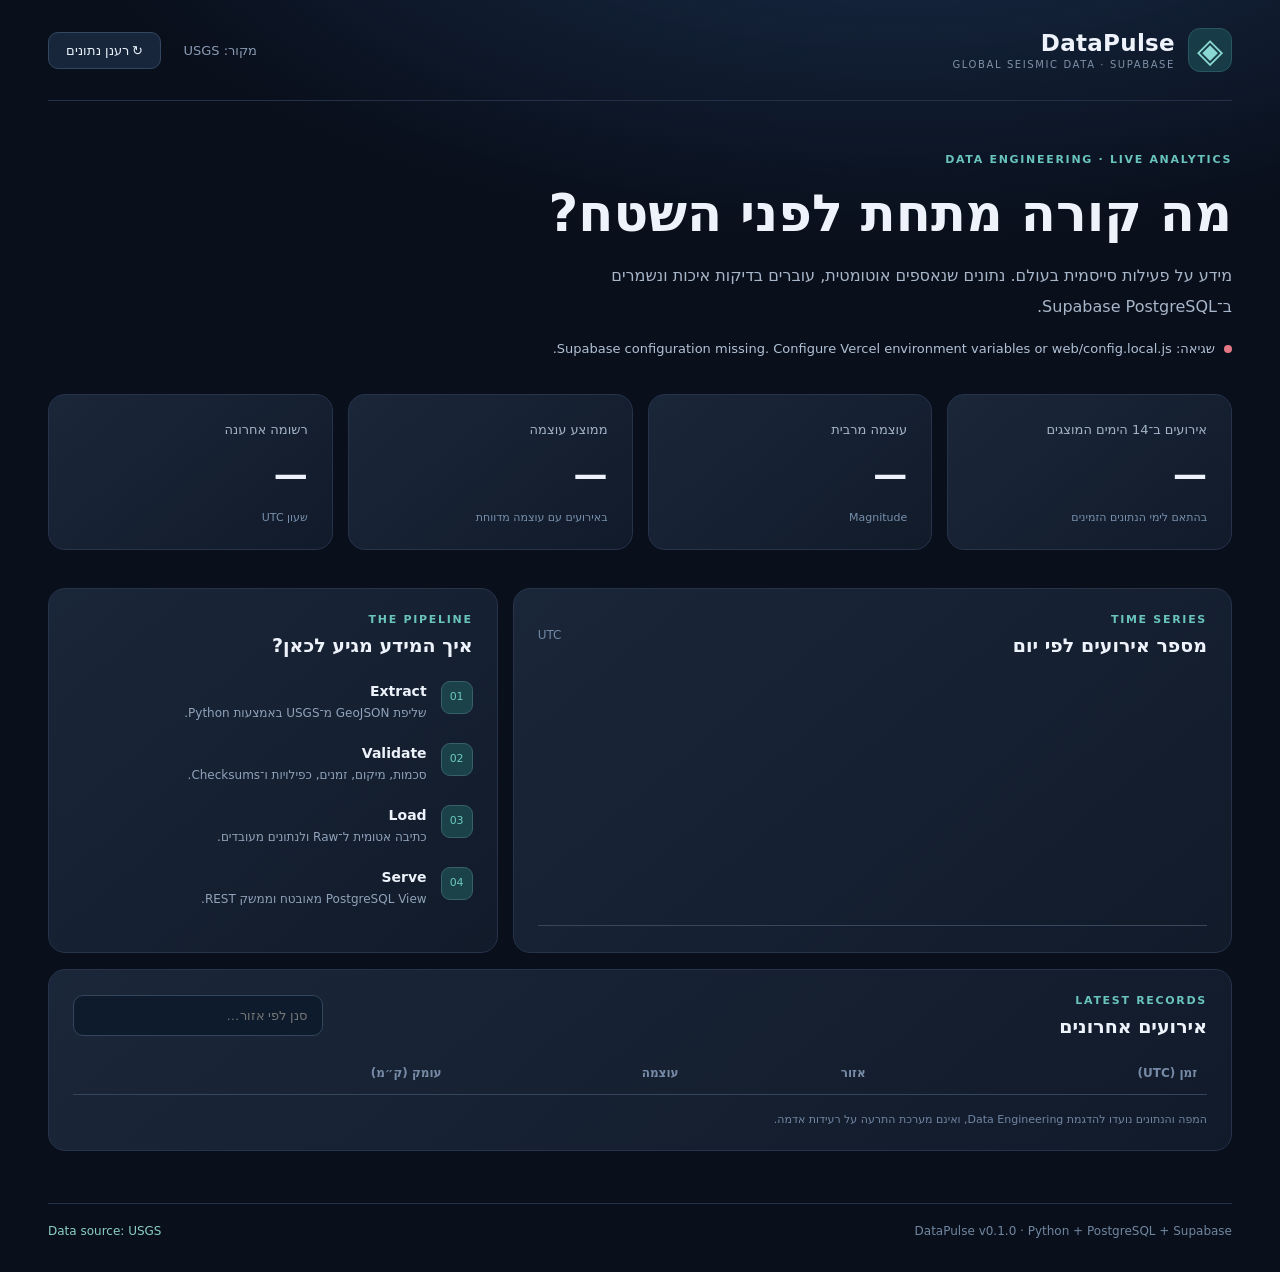
==== projects/datapulse/web/index.html @ f07e7516 "feat: publish v0.2.0 adaptive Data Engineering learning kit with notebooks and DataPulse" ====
<!doctype html>
<html lang="he" dir="rtl">
  <head>
    <meta charset="UTF-8" />
    <meta name="viewport" content="width=device-width, initial-scale=1" />
    <meta name="description" content="DataPulse — פרויקט Data Engineering מעשי עם USGS, Python ו-Supabase" />
    <title>DataPulse | Global Seismic Data</title>
    <link rel="stylesheet" href="./styles.css" />
    <script defer src="./config.local.js"></script>
    <script defer src="./app.js"></script>
  </head>
  <body>
    <div class="shell">
      <header class="topbar">
        <div class="brand"><div class="brand-icon">◈</div><div><strong>DataPulse</strong><small>GLOBAL SEISMIC DATA · SUPABASE</small></div></div>
        <div class="actions"><span class="source-label">מקור: USGS</span><button id="refresh" type="button">↻ רענן נתונים</button></div>
      </header>
      <main>
        <section class="intro">
          <div class="eyebrow">DATA ENGINEERING · LIVE ANALYTICS</div>
          <h1>מה קורה מתחת לפני השטח?</h1>
          <p>מידע על פעילות סייסמית בעולם. נתונים שנאספים אוטומטית, עוברים בדיקות איכות ונשמרים ב־Supabase PostgreSQL.</p>
          <div class="status"><span id="dot" class="dot"></span><span id="status" role="status" aria-live="polite">טוען נתונים…</span></div>
        </section>
        <section class="kpis" aria-label="מדדים מרכזיים">
          <article class="metric"><span>אירועים ב־14 הימים המוצגים</span><strong id="event-count">—</strong><small>בהתאם לימי הנתונים הזמינים</small></article>
          <article class="metric"><span>עוצמה מרבית</span><strong id="max-mag">—</strong><small>Magnitude</small></article>
          <article class="metric"><span>ממוצע עוצמה</span><strong id="avg-mag">—</strong><small>באירועים עם עוצמה מדווחת</small></article>
          <article class="metric"><span>רשומה אחרונה</span><strong id="last-event">—</strong><small>שעון UTC</small></article>
        </section>
        <section class="panels">
          <article class="panel chart-panel"><div class="panel-head"><div><div class="eyebrow">TIME SERIES</div><h2>מספר אירועים לפי יום</h2></div><span class="subtle">UTC</span></div><div id="chart" class="bar-chart" aria-label="גרף אירועים לפי יום"></div></article>
          <article class="panel about-panel"><div class="panel-head"><div><div class="eyebrow">THE PIPELINE</div><h2>איך המידע מגיע לכאן?</h2></div></div>
            <ol class="steps">
              <li><span>01</span><div><b>Extract</b><p>שליפת GeoJSON מ־USGS באמצעות Python.</p></div></li>
              <li><span>02</span><div><b>Validate</b><p>סכמות, מיקום, זמנים, כפילויות ו־Checksums.</p></div></li>
              <li><span>03</span><div><b>Load</b><p>כתיבה אטומית ל־Raw ולנתונים מעובדים.</p></div></li>
              <li><span>04</span><div><b>Serve</b><p>PostgreSQL View מאובטח וממשק REST.</p></div></li>
            </ol>
          </article>
        </section>
        <section class="panel table-panel"><div class="panel-head"><div><div class="eyebrow">LATEST RECORDS</div><h2>אירועים אחרונים</h2></div><input id="filter" type="search" placeholder="סנן לפי אזור…" aria-label="סנן אירועים לפי אזור" /></div>
          <div class="table-wrap"><table><thead><tr><th>זמן (UTC)</th><th>אזור</th><th>עוצמה</th><th>עומק (ק״מ)</th></tr></thead><tbody id="rows"><tr><td colspan="4">טוען נתונים…</td></tr></tbody></table></div>
          <p class="table-note">המפה והנתונים נועדו להדגמת Data Engineering, ואינם מערכת התרעה על רעידות אדמה.</p>
        </section>
      </main>
      <footer><span>DataPulse v0.1.0 · Python + PostgreSQL + Supabase</span><a href="https://earthquake.usgs.gov/earthquakes/feed/v1.0/geojson.php" target="_blank" rel="noopener noreferrer">Data source: USGS</a></footer>
    </div>
  </body>
</html>
---- projects/datapulse/web/styles.css ----
:root{color-scheme:dark;font-family:Inter,system-ui,-apple-system,"Segoe UI",Arial,sans-serif;background:#090f1b;color:#eef3fb;font-synthesis:none}
*{box-sizing:border-box}body{margin:0;min-height:100vh;background:radial-gradient(ellipse 80% 40% at 70% -15%,#1b3150 0,transparent 85%),#090f1b}
.shell{max-width:1240px;margin:auto;padding:0 28px}.topbar{display:flex;justify-content:space-between;align-items:center;padding:28px 0;border-bottom:1px solid #243047}
.brand{display:flex;align-items:center;gap:13px}.brand-icon{height:44px;width:44px;display:grid;place-items:center;border-radius:12px;color:#8bd8d2;font-size:34px;background:#173c47;border:1px solid #285663}.brand strong{font-size:23px;letter-spacing:.3px}.brand small{display:block;color:#8191a9;font-size:10px;letter-spacing:1.6px;margin-top:3px}
.actions{display:flex;align-items:center;gap:22px}.source-label{color:#8a9bb4;font-size:13px}button{cursor:pointer;border:1px solid #344760;background:#17263b;color:#eaf3fc;border-radius:10px;padding:10px 17px;font-weight:700}button:hover{background:#223952}button:disabled{opacity:.5;cursor:wait}
main{padding:52px 0}.intro{max-width:800px}.eyebrow{font-size:11px;letter-spacing:1.7px;color:#69c4bd;font-weight:800}.intro h1{font-size:clamp(30px,4vw,52px);line-height:1.2;margin:17px 0}.intro p{font-size:16px;line-height:1.9;color:#a8b6c9;max-width:680px}.status{display:flex;gap:9px;align-items:center;color:#b1c1d5;margin-top:19px;font-size:13px}.dot{display:block;width:8px;height:8px;border-radius:50%;background:#e7b56c}.dot.ok{background:#68c4a1}.dot.error{background:#e27984}
.kpis{display:grid;grid-template-columns:repeat(4,minmax(0,1fr));gap:15px;margin:38px 0}.metric,.panel{border:1px solid #26334b;background:linear-gradient(140deg,rgba(30,43,63,.84),rgba(18,28,44,.88));border-radius:17px}.metric{padding:24px}.metric span{font-size:13px;color:#a4b4c8}.metric strong{display:block;font-size:34px;margin:16px 0 12px;font-weight:750;direction:ltr;text-align:right}.metric small{font-size:11px;color:#7890ad}.panels{display:grid;grid-template-columns:1.6fr 1fr;gap:15px}.panel{padding:24px}.panel-head{display:flex;justify-content:space-between;align-items:center;gap:10px;margin-bottom:25px}.panel h2{font-size:19px;margin:8px 0 0}.subtle{color:#7187a4;font-size:12px}.bar-chart{height:245px;display:flex;align-items:flex-end;gap:9px;padding-top:18px;border-bottom:1px solid #36475e}.bar-col{flex:1;min-width:0;display:flex;flex-direction:column;align-items:center;justify-content:flex-end;height:100%;gap:8px}.bar{width:min(90%,38px);border-radius:6px 6px 0 0;min-height:3px;background:linear-gradient(0deg,#258d98,#66c8ba);box-shadow:0 0 16px #248f9920}.bar-col span{font-size:11px;color:#879ab3;white-space:nowrap}.bar-col strong{font-size:10px;color:#8cb4be}.steps{margin:0;padding:0;list-style:none}.steps li{display:flex;gap:14px;margin:0 0 15px}.steps li>span{color:#6bc8bd;border:1px solid #376169;background:#1a4248;padding:8px;border-radius:9px;font-size:11px;height:33px}.steps b{font-size:14px}.steps p{font-size:12px;line-height:1.65;color:#90a2ba;margin:4px 0}.table-panel{margin-top:16px}.table-panel .panel-head{margin-bottom:15px}.table-panel input{background:#0d1b2d;border:1px solid #34455e;color:#eaf3fc;padding:12px 15px;border-radius:10px;max-width:250px;width:100%}.table-wrap{overflow-x:auto}table{border-collapse:collapse;width:100%;text-align:right}th{font-size:12px;font-weight:600;color:#778ba7;border-bottom:1px solid #34455c;padding:14px 10px}td{padding:16px 10px;border-bottom:1px solid #28354a;font-size:13px;color:#c1cce0}td:nth-child(2){max-width:380px}.mag{font-weight:700;color:#77d5c0;direction:ltr;display:inline-block}.mag.high{color:#ffbd76}.table-note{color:#7186a3;font-size:11px;margin:18px 0 0}footer{border-top:1px solid #243047;padding:20px 0 34px;display:flex;justify-content:space-between;gap:12px;color:#7187a0;font-size:12px}a{color:#8bcfc7;text-decoration:none}a:hover{text-decoration:underline}
@media(max-width:900px){.kpis{grid-template-columns:repeat(2,minmax(0,1fr))}.panels{grid-template-columns:1fr}}@media(max-width:580px){.shell{padding:0 14px}.topbar{gap:12px;align-items:flex-start}.source-label{display:none}button{font-size:12px;padding:10px}.brand strong{font-size:19px}.brand small{font-size:8px}.metric{padding:16px}.metric strong{font-size:27px}.panel{padding:17px}.bar-chart{gap:3px}.bar-col span{font-size:9px}footer{flex-direction:column}.table-panel .panel-head{align-items:flex-start;flex-direction:column}}
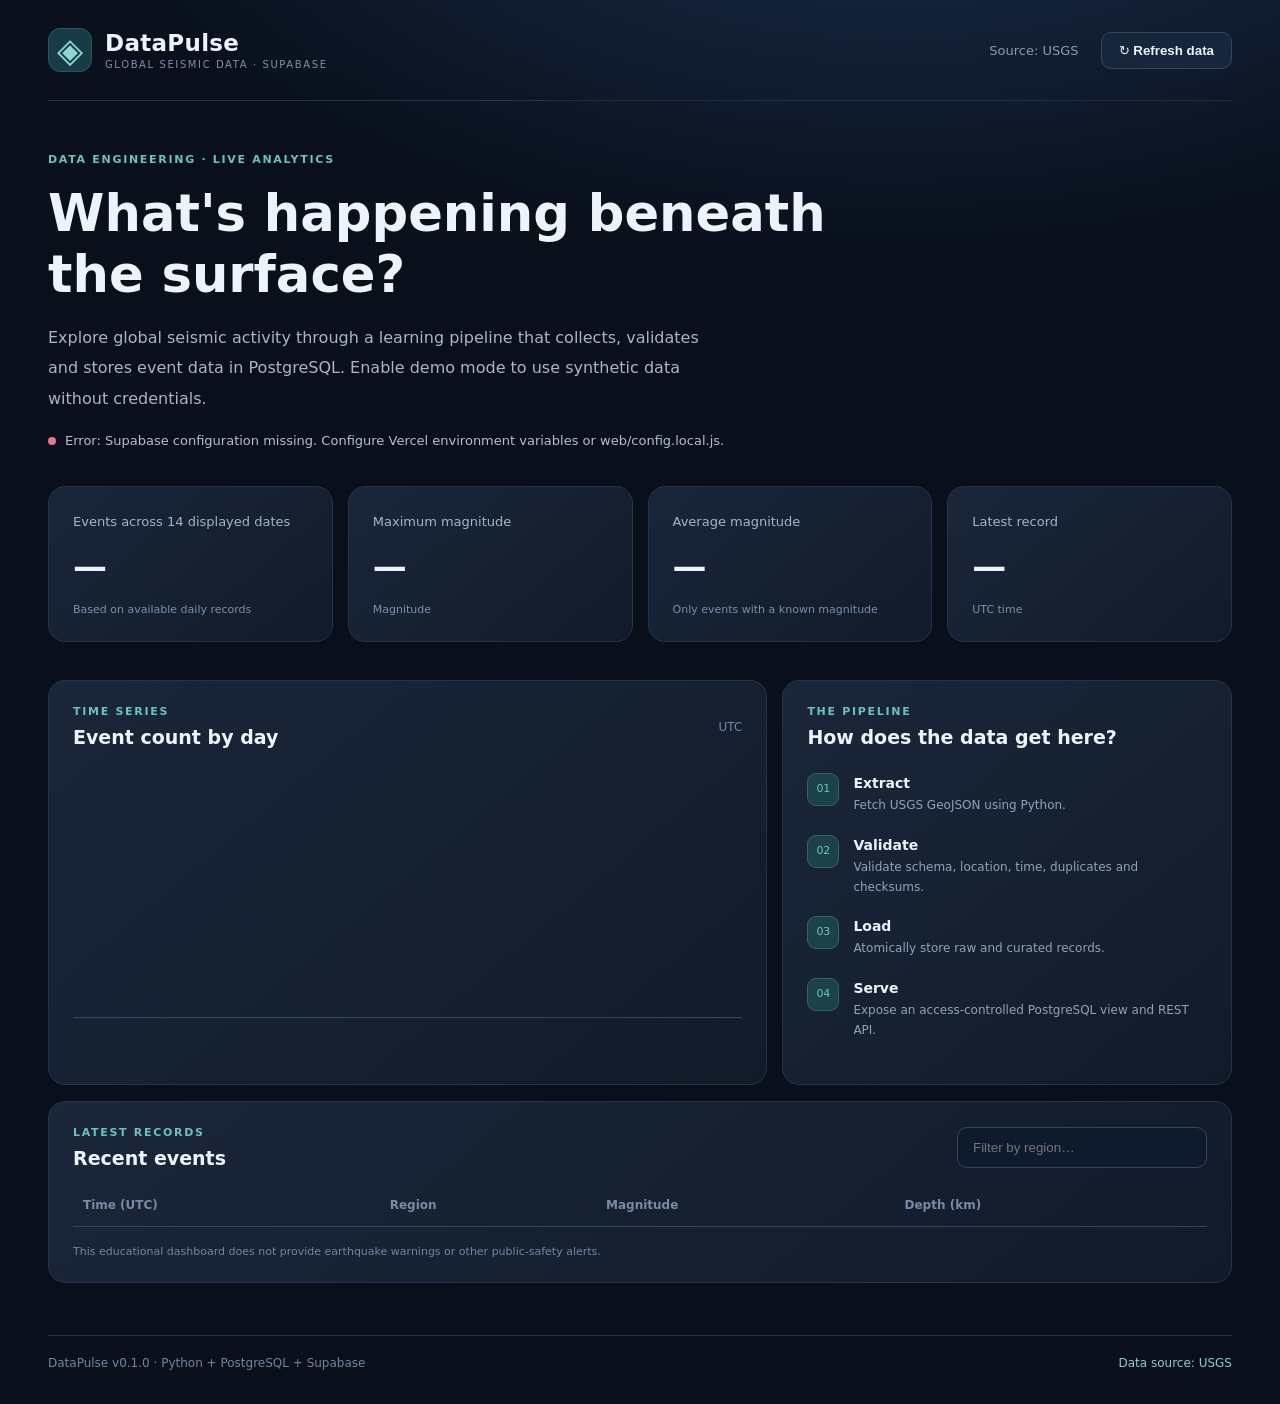
==== commit e1ceaaa1: "feat(ui): translate both dashboards to readable English and left-to-right presentation" ====
--- a/projects/datapulse/web/index.html
+++ b/projects/datapulse/web/index.html
@@ -1,9 +1,9 @@
 <!doctype html>
-<html lang="he" dir="rtl">
+<html lang="en" dir="ltr">
   <head>
     <meta charset="UTF-8" />
     <meta name="viewport" content="width=device-width, initial-scale=1" />
-    <meta name="description" content="DataPulse — פרויקט Data Engineering מעשי עם USGS, Python ו-Supabase" />
+    <meta name="description" content="DataPulse — practical Data Engineering with USGS, Python and Supabase" />
     <title>DataPulse | Global Seismic Data</title>
     <link rel="stylesheet" href="./styles.css" />
     <script defer src="./config.local.js"></script>
@@ -13,35 +13,35 @@
     <div class="shell">
       <header class="topbar">
         <div class="brand"><div class="brand-icon">◈</div><div><strong>DataPulse</strong><small>GLOBAL SEISMIC DATA · SUPABASE</small></div></div>
-        <div class="actions"><span class="source-label">מקור: USGS</span><button id="refresh" type="button">↻ רענן נתונים</button></div>
+        <div class="actions"><span class="source-label">Source: USGS</span><button id="refresh" type="button">↻ Refresh data</button></div>
       </header>
       <main>
         <section class="intro">
           <div class="eyebrow">DATA ENGINEERING · LIVE ANALYTICS</div>
-          <h1>מה קורה מתחת לפני השטח?</h1>
-          <p>מידע על פעילות סייסמית בעולם. נתונים שנאספים אוטומטית, עוברים בדיקות איכות ונשמרים ב־Supabase PostgreSQL.</p>
-          <div class="status"><span id="dot" class="dot"></span><span id="status" role="status" aria-live="polite">טוען נתונים…</span></div>
+          <h1>What's happening beneath the surface?</h1>
+          <p>Explore global seismic activity through a learning pipeline that collects, validates and stores event data in PostgreSQL. Enable demo mode to use synthetic data without credentials.</p>
+          <div class="status"><span id="dot" class="dot"></span><span id="status" role="status" aria-live="polite">Loading data…</span></div>
         </section>
-        <section class="kpis" aria-label="מדדים מרכזיים">
-          <article class="metric"><span>אירועים ב־14 הימים המוצגים</span><strong id="event-count">—</strong><small>בהתאם לימי הנתונים הזמינים</small></article>
-          <article class="metric"><span>עוצמה מרבית</span><strong id="max-mag">—</strong><small>Magnitude</small></article>
-          <article class="metric"><span>ממוצע עוצמה</span><strong id="avg-mag">—</strong><small>באירועים עם עוצמה מדווחת</small></article>
-          <article class="metric"><span>רשומה אחרונה</span><strong id="last-event">—</strong><small>שעון UTC</small></article>
+        <section class="kpis" aria-label="Key metrics">
+          <article class="metric"><span>Events across 14 displayed dates</span><strong id="event-count">—</strong><small>Based on available daily records</small></article>
+          <article class="metric"><span>Maximum magnitude</span><strong id="max-mag">—</strong><small>Magnitude</small></article>
+          <article class="metric"><span>Average magnitude</span><strong id="avg-mag">—</strong><small>Only events with a known magnitude</small></article>
+          <article class="metric"><span>Latest record</span><strong id="last-event">—</strong><small>UTC time</small></article>
         </section>
         <section class="panels">
-          <article class="panel chart-panel"><div class="panel-head"><div><div class="eyebrow">TIME SERIES</div><h2>מספר אירועים לפי יום</h2></div><span class="subtle">UTC</span></div><div id="chart" class="bar-chart" aria-label="גרף אירועים לפי יום"></div></article>
-          <article class="panel about-panel"><div class="panel-head"><div><div class="eyebrow">THE PIPELINE</div><h2>איך המידע מגיע לכאן?</h2></div></div>
+          <article class="panel chart-panel"><div class="panel-head"><div><div class="eyebrow">TIME SERIES</div><h2>Event count by day</h2></div><span class="subtle">UTC</span></div><div id="chart" class="bar-chart" aria-label="Chart of events per day"></div></article>
+          <article class="panel about-panel"><div class="panel-head"><div><div class="eyebrow">THE PIPELINE</div><h2>How does the data get here?</h2></div></div>
             <ol class="steps">
-              <li><span>01</span><div><b>Extract</b><p>שליפת GeoJSON מ־USGS באמצעות Python.</p></div></li>
-              <li><span>02</span><div><b>Validate</b><p>סכמות, מיקום, זמנים, כפילויות ו־Checksums.</p></div></li>
-              <li><span>03</span><div><b>Load</b><p>כתיבה אטומית ל־Raw ולנתונים מעובדים.</p></div></li>
-              <li><span>04</span><div><b>Serve</b><p>PostgreSQL View מאובטח וממשק REST.</p></div></li>
+              <li><span>01</span><div><b>Extract</b><p>Fetch USGS GeoJSON using Python.</p></div></li>
+              <li><span>02</span><div><b>Validate</b><p>Validate schema, location, time, duplicates and checksums.</p></div></li>
+              <li><span>03</span><div><b>Load</b><p>Atomically store raw and curated records.</p></div></li>
+              <li><span>04</span><div><b>Serve</b><p>Expose an access-controlled PostgreSQL view and REST API.</p></div></li>
             </ol>
           </article>
         </section>
-        <section class="panel table-panel"><div class="panel-head"><div><div class="eyebrow">LATEST RECORDS</div><h2>אירועים אחרונים</h2></div><input id="filter" type="search" placeholder="סנן לפי אזור…" aria-label="סנן אירועים לפי אזור" /></div>
-          <div class="table-wrap"><table><thead><tr><th>זמן (UTC)</th><th>אזור</th><th>עוצמה</th><th>עומק (ק״מ)</th></tr></thead><tbody id="rows"><tr><td colspan="4">טוען נתונים…</td></tr></tbody></table></div>
-          <p class="table-note">המפה והנתונים נועדו להדגמת Data Engineering, ואינם מערכת התרעה על רעידות אדמה.</p>
+        <section class="panel table-panel"><div class="panel-head"><div><div class="eyebrow">LATEST RECORDS</div><h2>Recent events</h2></div><input id="filter" type="search" placeholder="Filter by region…" aria-label="Filter events by region" /></div>
+          <div class="table-wrap"><table><thead><tr><th>Time (UTC)</th><th>Region</th><th>Magnitude</th><th>Depth (km)</th></tr></thead><tbody id="rows"><tr><td colspan="4">Loading data…</td></tr></tbody></table></div>
+          <p class="table-note">This educational dashboard does not provide earthquake warnings or other public-safety alerts.</p>
         </section>
       </main>
       <footer><span>DataPulse v0.1.0 · Python + PostgreSQL + Supabase</span><a href="https://earthquake.usgs.gov/earthquakes/feed/v1.0/geojson.php" target="_blank" rel="noopener noreferrer">Data source: USGS</a></footer>
--- a/projects/datapulse/web/styles.css
+++ b/projects/datapulse/web/styles.css
@@ -4,5 +4,5 @@
 .brand{display:flex;align-items:center;gap:13px}.brand-icon{height:44px;width:44px;display:grid;place-items:center;border-radius:12px;color:#8bd8d2;font-size:34px;background:#173c47;border:1px solid #285663}.brand strong{font-size:23px;letter-spacing:.3px}.brand small{display:block;color:#8191a9;font-size:10px;letter-spacing:1.6px;margin-top:3px}
 .actions{display:flex;align-items:center;gap:22px}.source-label{color:#8a9bb4;font-size:13px}button{cursor:pointer;border:1px solid #344760;background:#17263b;color:#eaf3fc;border-radius:10px;padding:10px 17px;font-weight:700}button:hover{background:#223952}button:disabled{opacity:.5;cursor:wait}
 main{padding:52px 0}.intro{max-width:800px}.eyebrow{font-size:11px;letter-spacing:1.7px;color:#69c4bd;font-weight:800}.intro h1{font-size:clamp(30px,4vw,52px);line-height:1.2;margin:17px 0}.intro p{font-size:16px;line-height:1.9;color:#a8b6c9;max-width:680px}.status{display:flex;gap:9px;align-items:center;color:#b1c1d5;margin-top:19px;font-size:13px}.dot{display:block;width:8px;height:8px;border-radius:50%;background:#e7b56c}.dot.ok{background:#68c4a1}.dot.error{background:#e27984}
-.kpis{display:grid;grid-template-columns:repeat(4,minmax(0,1fr));gap:15px;margin:38px 0}.metric,.panel{border:1px solid #26334b;background:linear-gradient(140deg,rgba(30,43,63,.84),rgba(18,28,44,.88));border-radius:17px}.metric{padding:24px}.metric span{font-size:13px;color:#a4b4c8}.metric strong{display:block;font-size:34px;margin:16px 0 12px;font-weight:750;direction:ltr;text-align:right}.metric small{font-size:11px;color:#7890ad}.panels{display:grid;grid-template-columns:1.6fr 1fr;gap:15px}.panel{padding:24px}.panel-head{display:flex;justify-content:space-between;align-items:center;gap:10px;margin-bottom:25px}.panel h2{font-size:19px;margin:8px 0 0}.subtle{color:#7187a4;font-size:12px}.bar-chart{height:245px;display:flex;align-items:flex-end;gap:9px;padding-top:18px;border-bottom:1px solid #36475e}.bar-col{flex:1;min-width:0;display:flex;flex-direction:column;align-items:center;justify-content:flex-end;height:100%;gap:8px}.bar{width:min(90%,38px);border-radius:6px 6px 0 0;min-height:3px;background:linear-gradient(0deg,#258d98,#66c8ba);box-shadow:0 0 16px #248f9920}.bar-col span{font-size:11px;color:#879ab3;white-space:nowrap}.bar-col strong{font-size:10px;color:#8cb4be}.steps{margin:0;padding:0;list-style:none}.steps li{display:flex;gap:14px;margin:0 0 15px}.steps li>span{color:#6bc8bd;border:1px solid #376169;background:#1a4248;padding:8px;border-radius:9px;font-size:11px;height:33px}.steps b{font-size:14px}.steps p{font-size:12px;line-height:1.65;color:#90a2ba;margin:4px 0}.table-panel{margin-top:16px}.table-panel .panel-head{margin-bottom:15px}.table-panel input{background:#0d1b2d;border:1px solid #34455e;color:#eaf3fc;padding:12px 15px;border-radius:10px;max-width:250px;width:100%}.table-wrap{overflow-x:auto}table{border-collapse:collapse;width:100%;text-align:right}th{font-size:12px;font-weight:600;color:#778ba7;border-bottom:1px solid #34455c;padding:14px 10px}td{padding:16px 10px;border-bottom:1px solid #28354a;font-size:13px;color:#c1cce0}td:nth-child(2){max-width:380px}.mag{font-weight:700;color:#77d5c0;direction:ltr;display:inline-block}.mag.high{color:#ffbd76}.table-note{color:#7186a3;font-size:11px;margin:18px 0 0}footer{border-top:1px solid #243047;padding:20px 0 34px;display:flex;justify-content:space-between;gap:12px;color:#7187a0;font-size:12px}a{color:#8bcfc7;text-decoration:none}a:hover{text-decoration:underline}
+.kpis{display:grid;grid-template-columns:repeat(4,minmax(0,1fr));gap:15px;margin:38px 0}.metric,.panel{border:1px solid #26334b;background:linear-gradient(140deg,rgba(30,43,63,.84),rgba(18,28,44,.88));border-radius:17px}.metric{padding:24px}.metric span{font-size:13px;color:#a4b4c8}.metric strong{display:block;font-size:34px;margin:16px 0 12px;font-weight:750;direction:ltr;text-align:left}.metric small{font-size:11px;color:#7890ad}.panels{display:grid;grid-template-columns:1.6fr 1fr;gap:15px}.panel{padding:24px}.panel-head{display:flex;justify-content:space-between;align-items:center;gap:10px;margin-bottom:25px}.panel h2{font-size:19px;margin:8px 0 0}.subtle{color:#7187a4;font-size:12px}.bar-chart{height:245px;display:flex;align-items:flex-end;gap:9px;padding-top:18px;border-bottom:1px solid #36475e}.bar-col{flex:1;min-width:0;display:flex;flex-direction:column;align-items:center;justify-content:flex-end;height:100%;gap:8px}.bar{width:min(90%,38px);border-radius:6px 6px 0 0;min-height:3px;background:linear-gradient(0deg,#258d98,#66c8ba);box-shadow:0 0 16px #248f9920}.bar-col span{font-size:11px;color:#879ab3;white-space:nowrap}.bar-col strong{font-size:10px;color:#8cb4be}.steps{margin:0;padding:0;list-style:none}.steps li{display:flex;gap:14px;margin:0 0 15px}.steps li>span{color:#6bc8bd;border:1px solid #376169;background:#1a4248;padding:8px;border-radius:9px;font-size:11px;height:33px}.steps b{font-size:14px}.steps p{font-size:12px;line-height:1.65;color:#90a2ba;margin:4px 0}.table-panel{margin-top:16px}.table-panel .panel-head{margin-bottom:15px}.table-panel input{background:#0d1b2d;border:1px solid #34455e;color:#eaf3fc;padding:12px 15px;border-radius:10px;max-width:250px;width:100%}.table-wrap{overflow-x:auto}table{border-collapse:collapse;width:100%;text-align:left}th{font-size:12px;font-weight:600;color:#778ba7;border-bottom:1px solid #34455c;padding:14px 10px}td{padding:16px 10px;border-bottom:1px solid #28354a;font-size:13px;color:#c1cce0}td:nth-child(2){max-width:380px}.mag{font-weight:700;color:#77d5c0;direction:ltr;display:inline-block}.mag.high{color:#ffbd76}.table-note{color:#7186a3;font-size:11px;margin:18px 0 0}footer{border-top:1px solid #243047;padding:20px 0 34px;display:flex;justify-content:space-between;gap:12px;color:#7187a0;font-size:12px}a{color:#8bcfc7;text-decoration:none}a:hover{text-decoration:underline}
 @media(max-width:900px){.kpis{grid-template-columns:repeat(2,minmax(0,1fr))}.panels{grid-template-columns:1fr}}@media(max-width:580px){.shell{padding:0 14px}.topbar{gap:12px;align-items:flex-start}.source-label{display:none}button{font-size:12px;padding:10px}.brand strong{font-size:19px}.brand small{font-size:8px}.metric{padding:16px}.metric strong{font-size:27px}.panel{padding:17px}.bar-chart{gap:3px}.bar-col span{font-size:9px}footer{flex-direction:column}.table-panel .panel-head{align-items:flex-start;flex-direction:column}}
